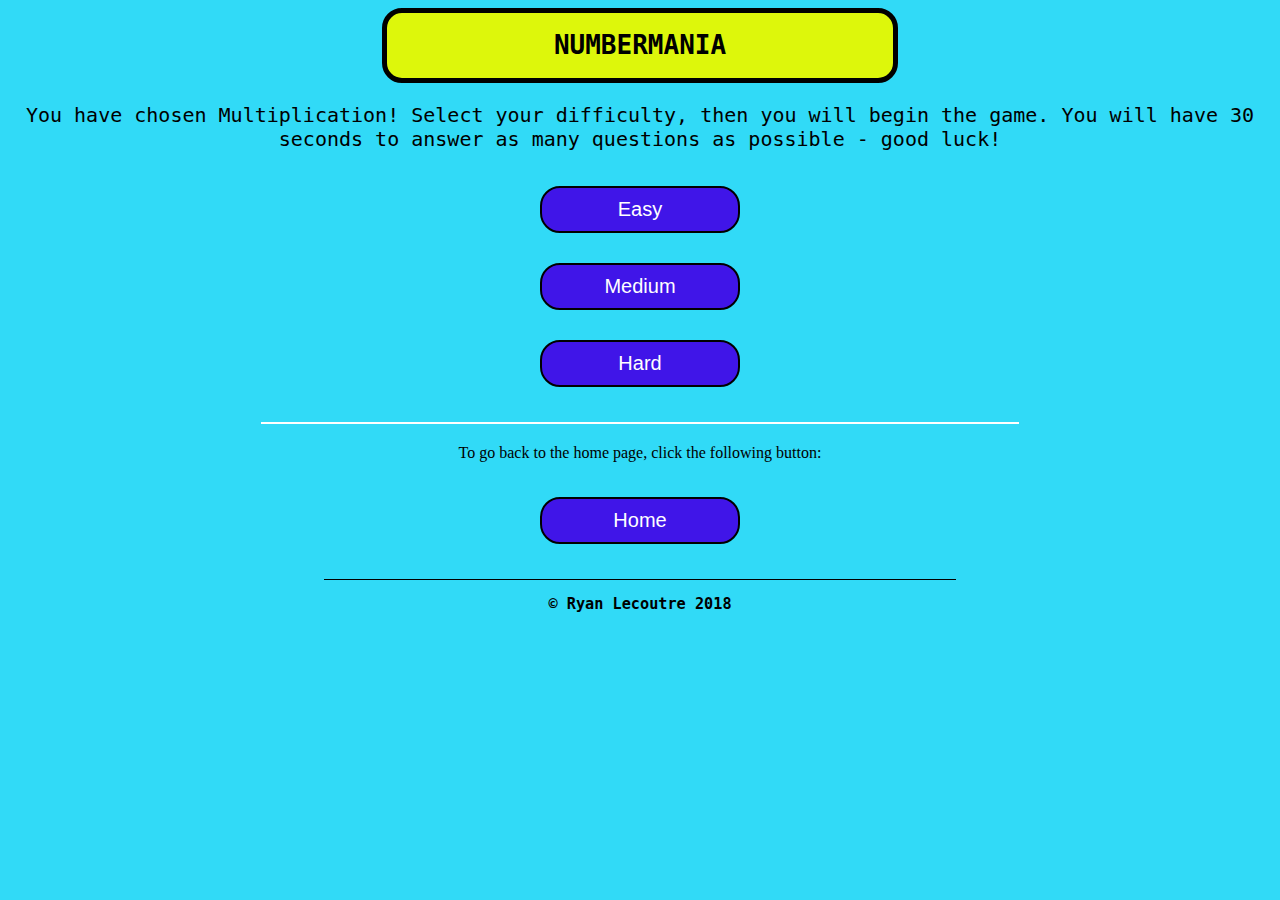
==== html/cards.html @ 80da7bd9 "Completed the title page" ====
<!DOCTYPE html>
<html lang="en">
<head>
  <meta charset="UTF-8">
  <meta name="viewport" content="width=device-width, initial-scale=1.0">
  <meta http-equiv="X-UA-Compatible" content="ie=edge">
  <link rel="shortcut icon" type="image/x-icon" href="../images/favicon.ico" />
  <link rel="stylesheet" href="../main.css">
  <script src="../js/multiplication.js" charset="utf-8"></script>
  <title>Numbermania - Multiplication</title>
</head>
<body>
  <header class="header">
    <h1 class="header-title">NUMBERMANIA</h1>
  </header>

  <div class="container">
    <div class="content">
      <div>
        <p class="intro">
          You have chosen Multiplication! Select your difficulty, then you will begin the game. You will have 30 seconds to answer as many questions as possible - good luck!
        </p>
      </div>
      <div class="buttons">
        <button class="gameType" type="button">Easy</button>
        <button class="gameType" type="button">Medium</button>
        <button class="gameType" type="button">Hard</button>
      </div>
      <p class="homepage2">
        To go back to the home page, click the following button:
      </p>
    </div>
    <div class="homeButton">
      <div class="buttons">
        <a href="../index.html"><button class="gameType" type="button">Home</button></a>
      </div>
    </div>
  </div>

  <footer class="footer">
    <h3 class="footer-title">&copy Ryan Lecoutre 2018</h3>
  </footer>

</body>
</html>
---- main.css ----
body {
  background-color: rgb(49, 218, 247);
}

.header {
  text-align: center;
  border: 5px solid black;
  border-radius: 20px;
  background-color: rgb(221, 247, 11);
  font-family: monospace;
  width: 40%;
  margin: auto;
}

.footer {
  width: 50%;
  margin: auto;
  text-align: center;
  border-top: 1px solid black;
  font-family: monospace;
}

.content, .homeButton {
  text-align: center;
}

.buttons {
  width: 30%;
  font-size: 20px;
  margin: 20px auto;
  font-family: monospace;
}

.gameType {
  background-color: rgb(64, 21, 232);
  border: 2px solid black;
  font-size: 20px;
  padding: 10px;
  width: 200px;
  text-align: center;
  border-radius: 20px;
  margin: 15px 0px;
  color: white;
}

.upperDisplayElementsContainer {
  text-align: center;
  margin-top: 20px;
  margin-bottom: 20px;
  margin: auto;
  display: flex
}

.upperDisplayElements {
  width: 30%;
  background-color: white;
  border: 2px solid black;
  border-radius: 20px;
  padding: 5px;
  margin: auto;
  margin-top: 20px
}

.gameClass {
  background-color: white;
  border: 5px solid black;
  text-align: center;
  margin: auto;
  margin-top: 20px;
  margin-bottom: 10px;
  border-radius: 20px;
}

.answerArea {
  margin: auto;
  height: 1em;
  padding: 0.2em;
  width: 80%;
  text-align: center;
  background-color: rgb(2, 212, 167);
  border: 3px solid black;
}

.answerButtons {
  background-color: rgb(208, 241, 158);
  border: 2px solid black;
  font-size: 20px;
  width: 100px;
  height: 40px;
  text-align: center;
  margin: 5px;
  border-radius: 15px;
}

.deleteButton {
  background-color: red;
  border: 2px solid black;
  font-size: 20px;
  height: 40px;
  width: 210px;
  text-align: center;
  margin: 5px;
  border-radius: 15px;
}

.clearButton {
  background-color: black;
  color: red;
  border: 2px solid black;
  font-size: 20px;
  height: 40px;
  width: 210px;
  text-align: center;
  margin: 5px;
  border-radius: 15px;
}

.gameType:hover, .answerButtons:hover {
  background-color: rgb(218, 57, 232);
  color: black;
}

.deleteButton:hover, .clearButton:hover {
  background-color: rgb(240, 145, 20);
  color: black;
}

.intro {
  font-size: 20px;
  font-family: monospace;
}

.homepage1, .homepage2 {
  border-top: 2px white solid;
  padding-top: 20px;
  width: 60%;
  margin: auto;
}

.highScoreCalcType {
  width: 90%;
  display: flex;
  margin: auto;
  border-top: 3px white solid;
  border-bottom: 3px white solid;
}

.difficultySeparatorLeft {
  border-right: 1px white solid;
}

.difficultySeparatorCentre, .difficultySeparatorLeft, .difficultySeparatorRight {
  width: 30%;
  margin: auto;
}

.difficultySeparatorRight {
  border-left: 1px white solid;
}

.difficultyTitle {
  font-size: 20px;
  text-decoration: underline;
}

.finalScore {
  margin-bottom: 16px;
}

.howToPlay {
  width: 80%;
  margin: auto;
}

.whiteText {
  color: white;
}

::placeholder {
  color: black;
}

input[type=number]::-webkit-inner-spin-button,
input[type=number]::-webkit-outer-spin-button {
  -webkit-appearance: none;
  margin: 0;
}

button:focus {
  outline: 0;
}

.disappear {
  opacity: 0;
}

.disappear.fadeIn {
  opacity: 1;
  transition: opacity 1s;
}

@media screen and (max-width: 500px) {
  .header-title {
    width: 100%;
    font-size: 6vw;
  }
  .intro {
    font-size: 5vw;
  }
  .homepage1, .homepage2 {
    font-size: 4vw;
  }
  .gameType {
    width: 50%;
    font-size: 4vw;
  }
  .footer-title {
    font-size: 5vw;
  }
  .difficultyTitle {
    font-size: 3vw;
  }
  .scoresDisplay {
    font-size: 2vw;
  }
  .gameClass, .gameHeaders {
    width: 90%;
  }
  .answerButtons {
    width: 20%;
    height: 10vw;
    font-size: 4vw;
    padding: 0px;
    margin: 1vw;
  }
  .deleteButton, .clearButton {
    width: 42%;
    height: 10vw;
    font-size: 4vw;
    padding: 0px;
    margin: 1vw;
  }
  .gameType:hover, .answerButtons:hover {
    background-color: rgb(208, 241, 158);
    color: black;
  }
  .deleteButton:hover {
    background-color: red;
    color: black;
  }
  .clearButton:hover {
    background-color: black;
    color: red;
  }
  .gameType:active, .answerButtons:active {
    background-color: rgb(242, 123, 64);
    color: white;
  }
  .deleteButton:active, .clearButton:active {
    background-color: rgb(240, 145, 20);
    color: black;
  }
}
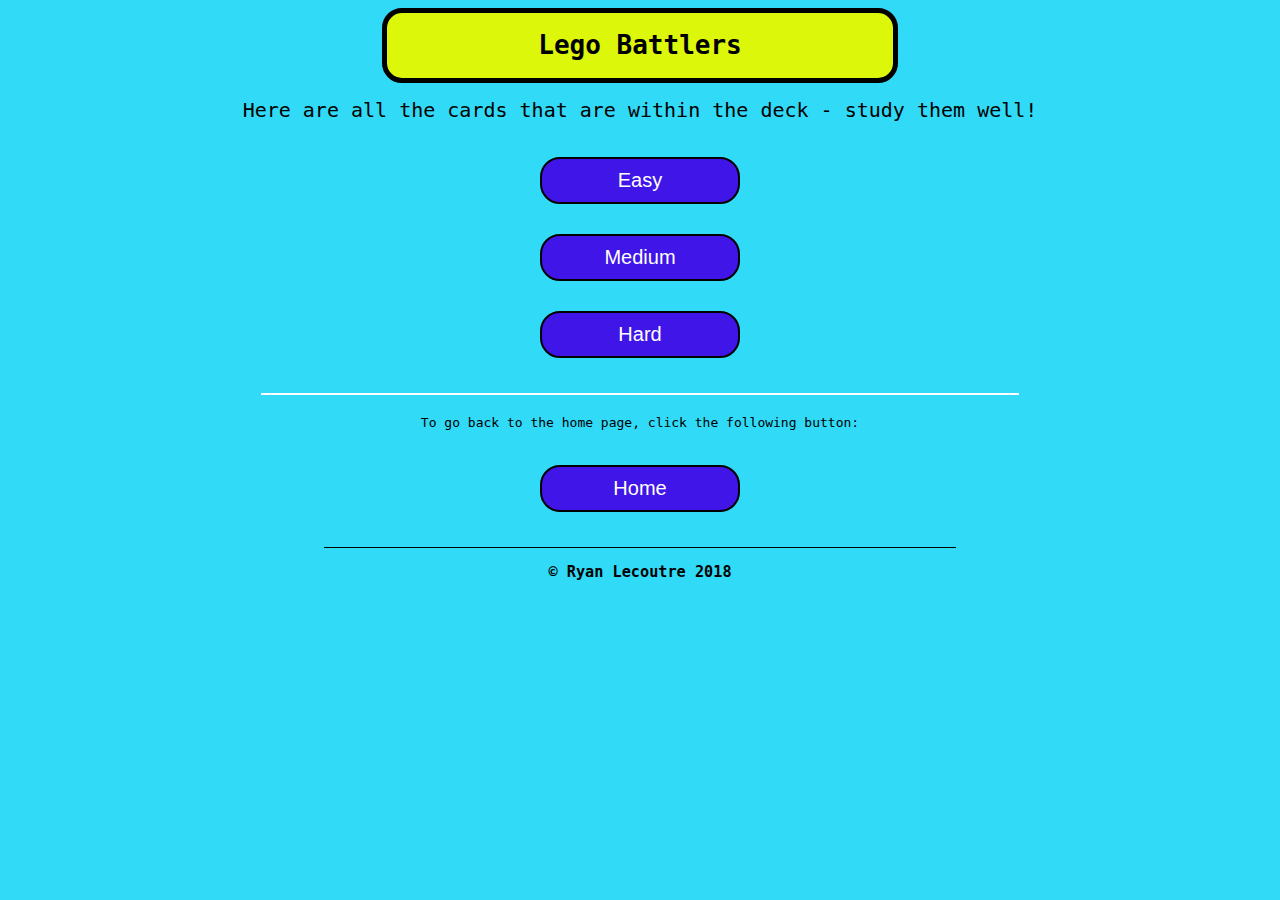
==== commit af42d11c: "Finished the rules page" ====
--- a/html/cards.html
+++ b/html/cards.html
@@ -7,18 +7,18 @@
   <link rel="shortcut icon" type="image/x-icon" href="../images/favicon.ico" />
   <link rel="stylesheet" href="../main.css">
   <script src="../js/multiplication.js" charset="utf-8"></script>
-  <title>Numbermania - Multiplication</title>
+  <title>Lego Battlers - Cards</title>
 </head>
 <body>
   <header class="header">
-    <h1 class="header-title">NUMBERMANIA</h1>
+    <h1 class="header-title">Lego Battlers</h1>
   </header>
 
   <div class="container">
     <div class="content">
       <div>
         <p class="intro">
-          You have chosen Multiplication! Select your difficulty, then you will begin the game. You will have 30 seconds to answer as many questions as possible - good luck!
+          Here are all the cards that are within the deck - study them well!
         </p>
       </div>
       <div class="buttons">
--- a/main.css
+++ b/main.css
@@ -128,6 +128,12 @@
 .intro {
   font-size: 20px;
   font-family: monospace;
+  width: 70%;
+  margin: 15px auto;
+}
+
+.rules {
+  text-align: justify;
 }
 
 .homepage1, .homepage2 {
@@ -135,6 +141,7 @@
   padding-top: 20px;
   width: 60%;
   margin: auto;
+  font-family: monospace;
 }
 
 .highScoreCalcType {
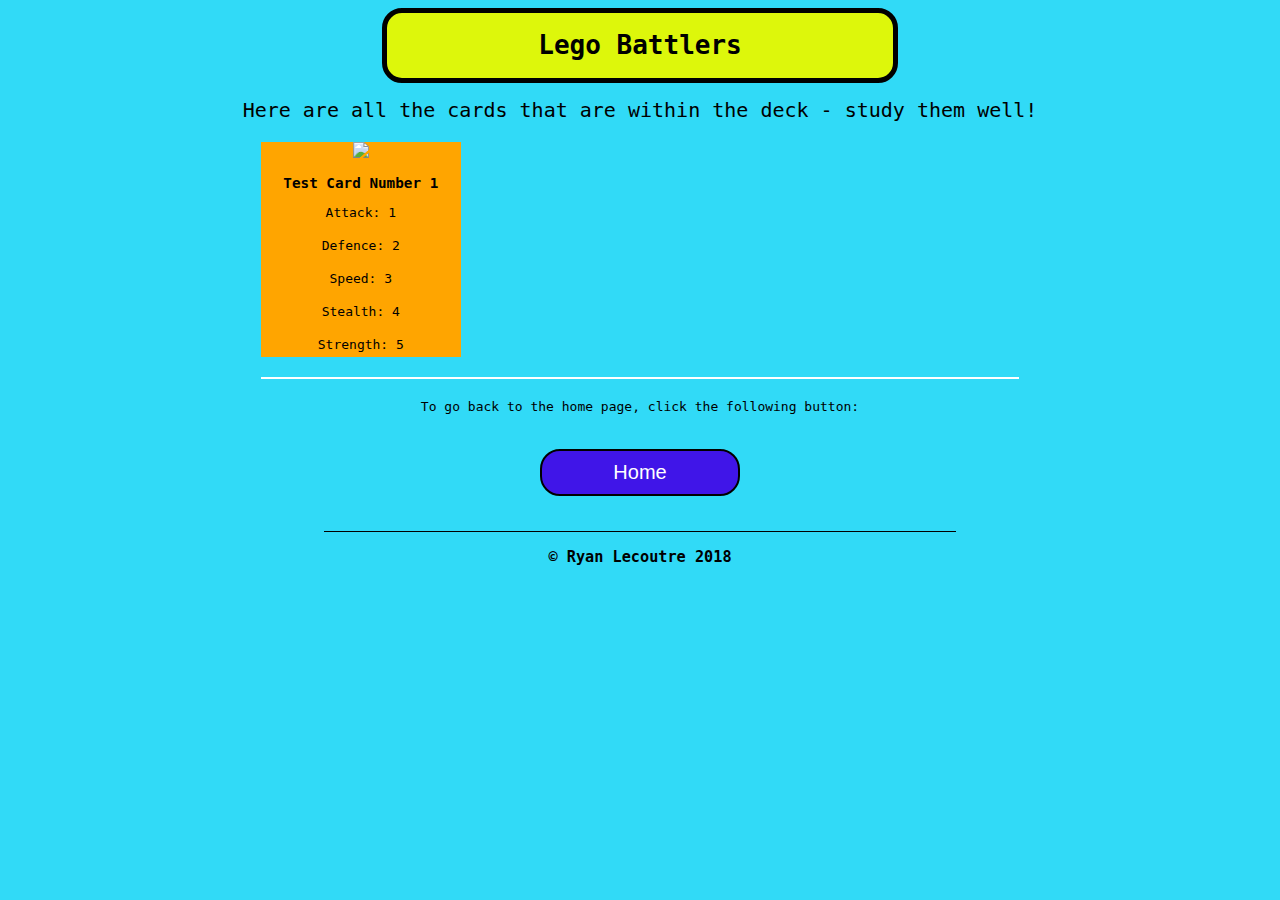
==== commit 9b460738: "Working on the javascript of the cards display page" ====
--- a/html/cards.html
+++ b/html/cards.html
@@ -6,7 +6,7 @@
   <meta http-equiv="X-UA-Compatible" content="ie=edge">
   <link rel="shortcut icon" type="image/x-icon" href="../images/favicon.ico" />
   <link rel="stylesheet" href="../main.css">
-  <script src="../js/multiplication.js" charset="utf-8"></script>
+  <script src="../js/cards.js" charset="utf-8"></script>
   <title>Lego Battlers - Cards</title>
 </head>
 <body>
@@ -20,11 +20,6 @@
         <p class="intro">
           Here are all the cards that are within the deck - study them well!
         </p>
-      </div>
-      <div class="buttons">
-        <button class="gameType" type="button">Easy</button>
-        <button class="gameType" type="button">Medium</button>
-        <button class="gameType" type="button">Hard</button>
       </div>
       <p class="homepage2">
         To go back to the home page, click the following button:
--- a/main.css
+++ b/main.css
@@ -268,3 +268,18 @@
     color: black;
   }
 }
+
+.cardDisplayClass {
+  width: 60%;
+  margin: 20px auto;
+}
+
+.card {
+  background: orange;
+  width: 200px;
+  font-family: monospace;
+}
+
+.stat {
+  padding-bottom: 5px;
+}
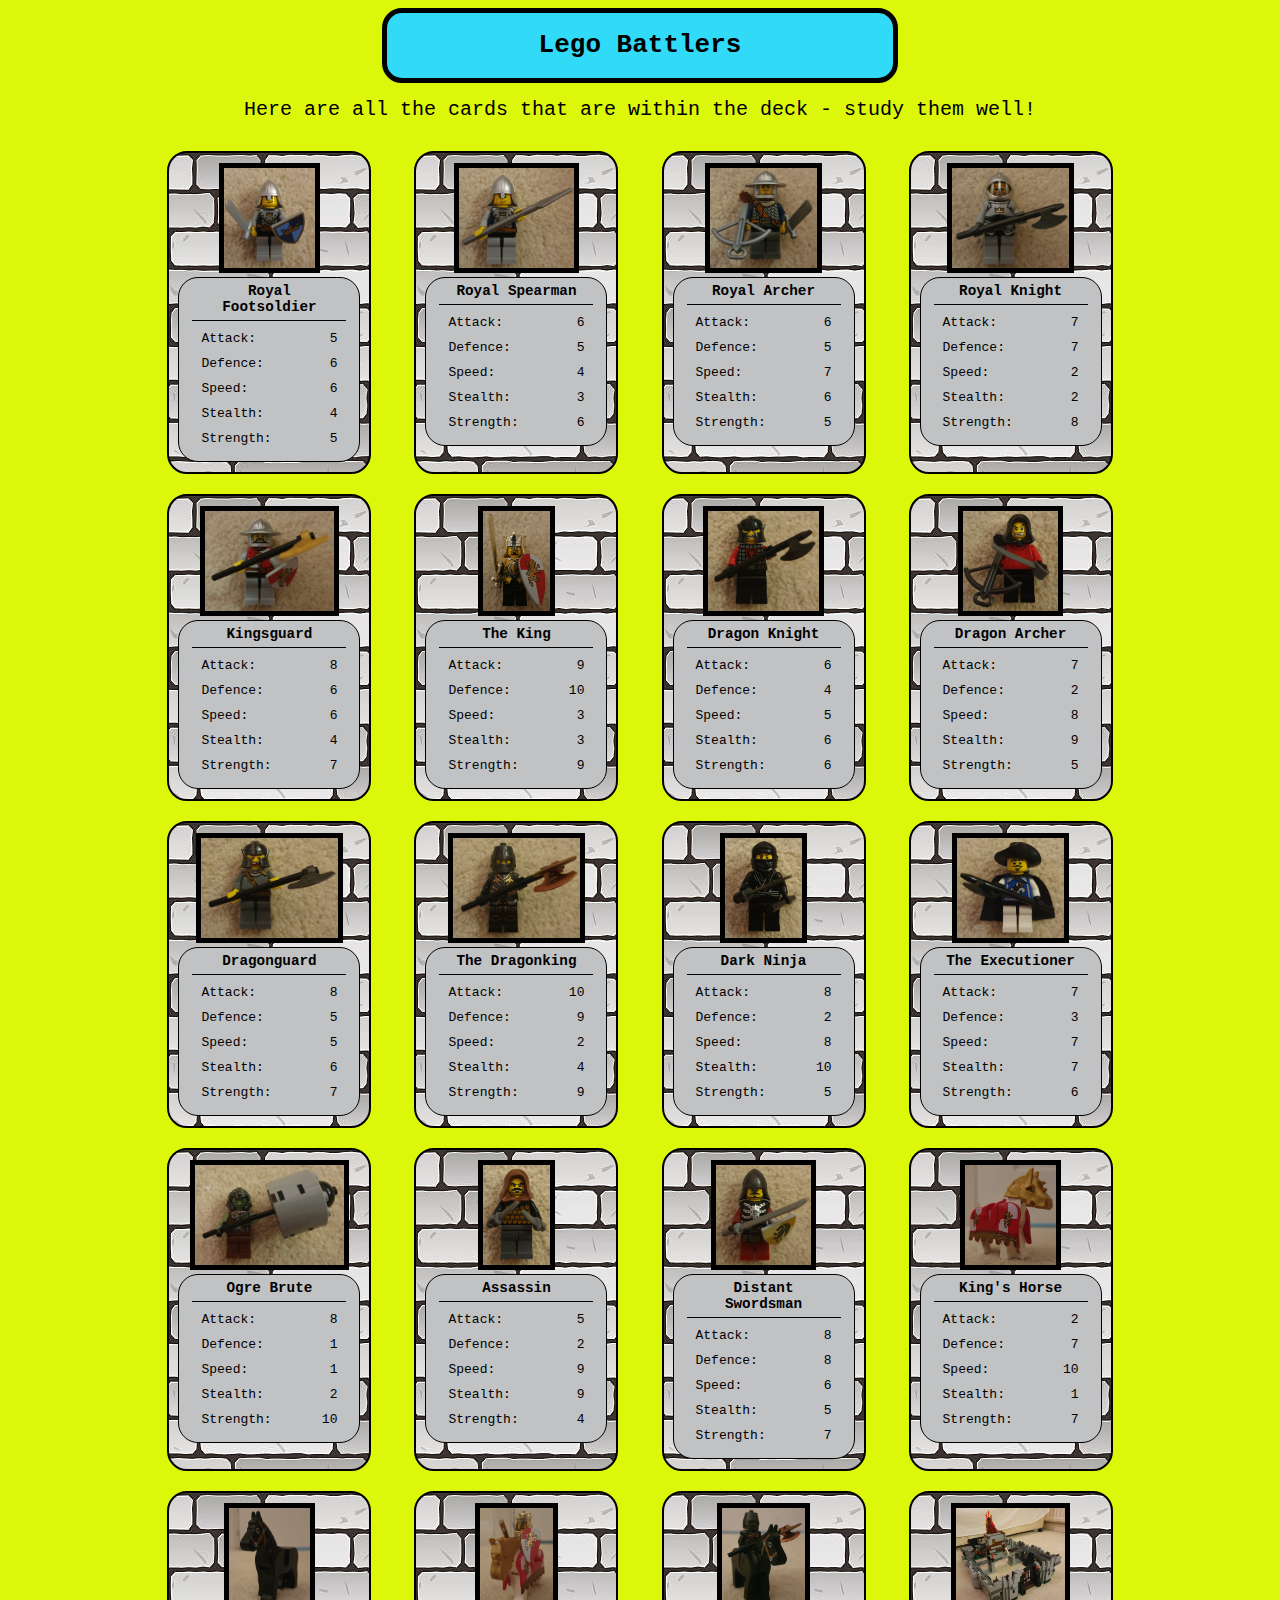
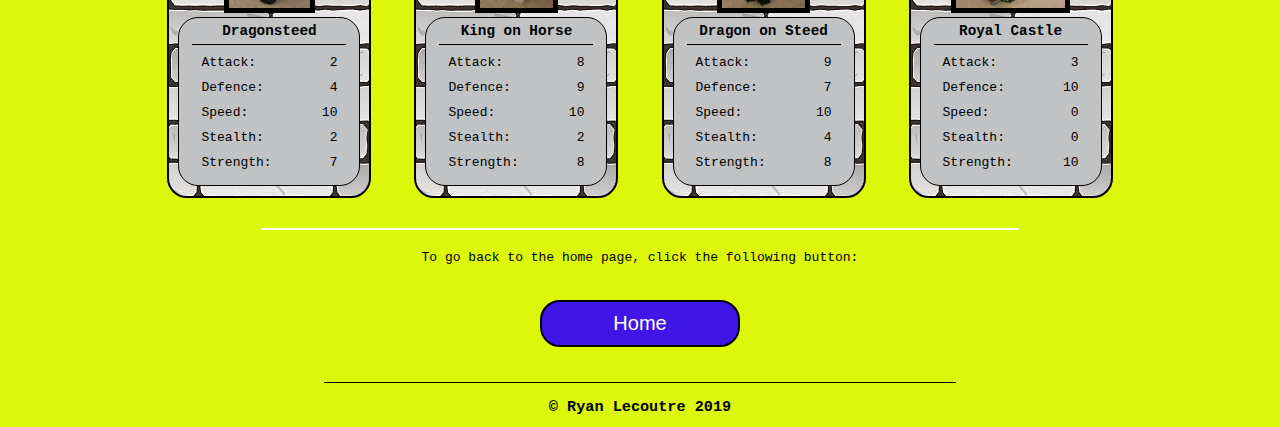
==== commit 75c1f92e: "Improved the card images and some key steps - next aim, to build the game" ====
--- a/html/cards.html
+++ b/html/cards.html
@@ -33,7 +33,7 @@
   </div>
 
   <footer class="footer">
-    <h3 class="footer-title">&copy Ryan Lecoutre 2018</h3>
+    <h3 class="footer-title">&copy Ryan Lecoutre 2019</h3>
   </footer>
 
 </body>
--- a/main.css
+++ b/main.css
@@ -1,12 +1,12 @@
 body {
+  background-color: rgb(221, 247, 11);
+}
+
+.header {
+  text-align: center;
+  border: 5px solid black;
+  border-radius: 20px;
   background-color: rgb(49, 218, 247);
-}
-
-.header {
-  text-align: center;
-  border: 5px solid black;
-  border-radius: 20px;
-  background-color: rgb(221, 247, 11);
   font-family: monospace;
   width: 40%;
   margin: auto;
@@ -269,17 +269,59 @@
   }
 }
 
-.cardDisplayClass {
-  width: 60%;
+.cardDisplay {
+  width: 80%;
   margin: 20px auto;
+  display: flex;
+  flex-wrap: wrap;
+  justify-content: space-evenly;
 }
 
 .card {
-  background: orange;
+  background-image: url('images/istockphoto-541118196-612x612.jpg');
   width: 200px;
   font-family: monospace;
+  border-radius: 20px;
+  padding: 10px 0px;
+  margin: 10px;
+  border: 2px solid black;
+}
+
+.image {
+  height: 100px;
+  border: 5px solid black;
+}
+
+.textArea {
+  background: rgb(193, 194, 196);
+  width: 90%;
+  margin: auto;
+  border-radius: 20px;
+  border: 1px solid black;
+  padding-bottom: 10px;
+}
+
+.cardName {
+  font-weight: bold;
+  padding: 5px;
+  width: 80%;
+  margin: auto;
+  margin-bottom: 5px;
+  border-bottom: 1px solid black;
 }
 
 .stat {
-  padding-bottom: 5px;
-}
+  width: 40%;
+  display: inline-block;
+  text-align: justify;
+  padding: 5px;
+  margin: 0px;
+}
+
+.statValue {
+  width: 30%;
+  display: inline-block;
+  text-align: right;
+  padding: 5px;
+  margin: 0px;
+}
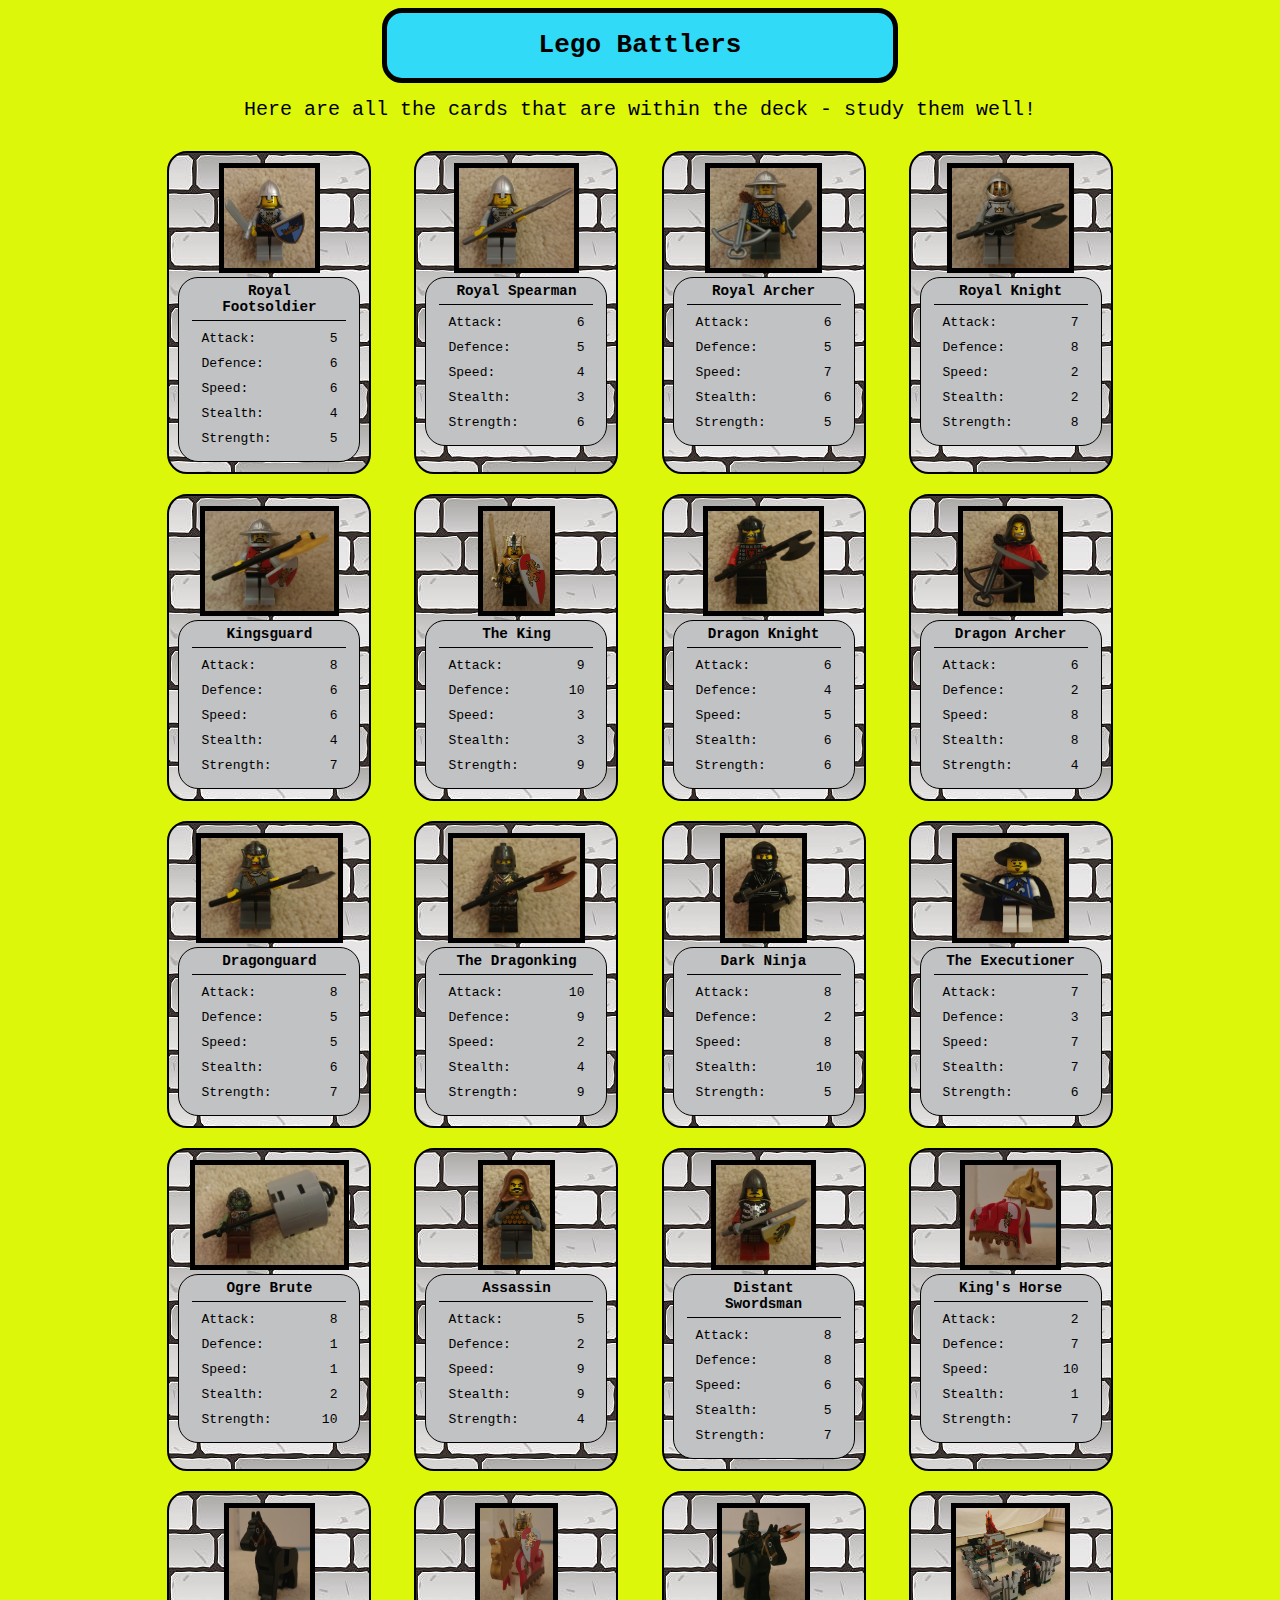
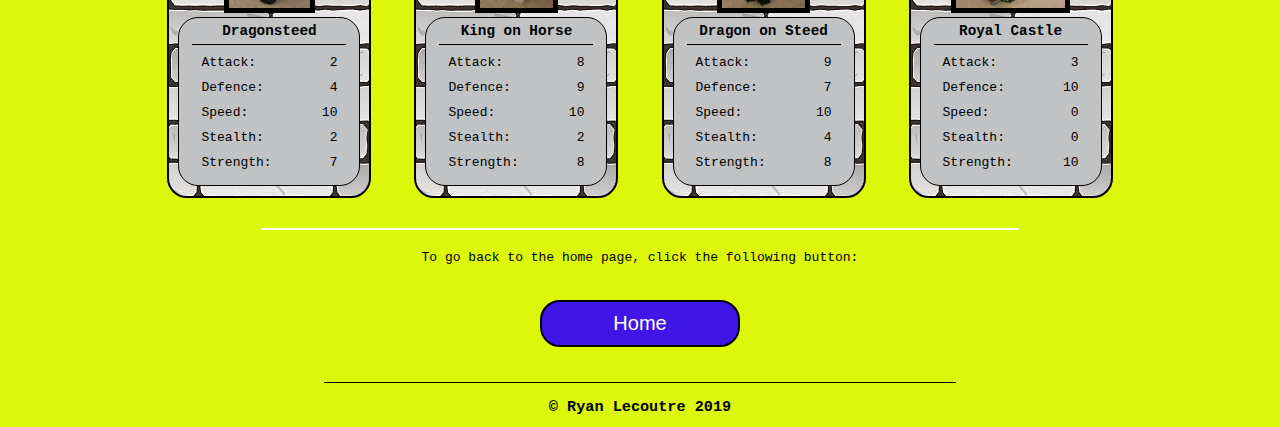
==== commit ff7f065c: "Begun work on the game functionality, completed a coin flip start and shuffling display" ====
--- a/html/cards.html
+++ b/html/cards.html
@@ -21,7 +21,7 @@
           Here are all the cards that are within the deck - study them well!
         </p>
       </div>
-      <p class="homepage2">
+      <p class="homepage">
         To go back to the home page, click the following button:
       </p>
     </div>
--- a/main.css
+++ b/main.css
@@ -25,6 +25,13 @@
 }
 
 .buttons {
+  width: 50%;
+  font-size: 20px;
+  margin: 20px auto;
+  font-family: monospace;
+}
+
+.homePageButtons {
   width: 30%;
   font-size: 20px;
   margin: 20px auto;
@@ -41,6 +48,10 @@
   border-radius: 20px;
   margin: 15px 0px;
   color: white;
+}
+
+.resetScores {
+  background-color: red;
 }
 
 .upperDisplayElementsContainer {
@@ -136,7 +147,7 @@
   text-align: justify;
 }
 
-.homepage1, .homepage2 {
+.homepage {
   border-top: 2px white solid;
   padding-top: 20px;
   width: 60%;
@@ -175,12 +186,8 @@
 }
 
 .howToPlay {
-  width: 80%;
-  margin: auto;
-}
-
-.whiteText {
-  color: white;
+  width: 100%;
+  margin: auto;
 }
 
 ::placeholder {
@@ -197,13 +204,10 @@
   outline: 0;
 }
 
-.disappear {
-  opacity: 0;
-}
-
-.disappear.fadeIn {
-  opacity: 1;
-  transition: opacity 1s;
+@media screen and (max-width: 700px) {
+  .homePageButtons {
+    width: 50%;
+  }
 }
 
 @media screen and (max-width: 500px) {
@@ -214,7 +218,7 @@
   .intro {
     font-size: 5vw;
   }
-  .homepage1, .homepage2 {
+  .homepage {
     font-size: 4vw;
   }
   .gameType {
@@ -325,3 +329,146 @@
   padding: 5px;
   margin: 0px;
 }
+
+.gameDisplay {
+  background: blue;
+  width: 90%;
+  height: 400px;
+  margin: 20px auto;
+  border: 3px solid black;
+  border-radius: 20px;
+  display: flex;
+  flex-wrap: wrap;
+  align-items: center;
+  justify-content: center;
+}
+
+.beginButton {
+  background-color: yellow;
+  border: 2px solid black;
+  font-size: 20px;
+  padding: 10px;
+  width: 200px;
+  text-align: center;
+  border-radius: 20px;
+  margin: 15px 0px;
+  color: black;
+}
+
+.beginButton:hover {
+  background-color: lime;
+  color: black;
+}
+
+.beginButtonWithoutHover {
+  background-color: yellow;
+  border: 2px solid black;
+  font-size: 20px;
+  padding: 10px;
+  width: 200px;
+  text-align: center;
+  border-radius: 20px;
+  margin: 15px 0px;
+  color: black;
+}
+
+.buttonFadeOut {
+  opacity: 0;
+  transition: opacity 1s;
+}
+
+.gameText {
+  font-size: 30px;
+  font-family: monospace;
+  font-weight: bold;
+  color: yellow;
+  width: 100%;
+}
+
+.hidden {
+  opacity: 0;
+}
+
+.fadeIn {
+  opacity: 1;
+  transition: opacity 1s;
+}
+
+.fadeOut {
+  opacity: 0;
+  transition: opacity 1s;
+}
+
+.coin {
+  border: 1px solid black;
+  background: gold;
+  border-radius: 50%;
+  width: 100px;
+  height: 100px;
+  display: block;
+  display: flex;
+  align-items: center;
+  justify-content: center;
+  font-family: monospace;
+}
+
+.coin:hover {
+  color: black;
+  transform: scale(1.2, 1.2);
+}
+
+
+.flippedCoin {
+  border: 1px solid black;
+  background: gold;
+  border-radius: 50%;
+  width: 100px;
+  height: 100px;
+  transform: scale(1.2, 1.2);
+  display: block;
+  display: flex;
+  align-items: center;
+  justify-content: center;
+  font-family: monospace;
+}
+
+.flippedCoin:hover {
+  color: black;
+}
+
+.inactiveCoin {
+  border: 1px solid black;
+  background: gold;
+  border-radius: 50%;
+  width: 100px;
+  height: 100px;
+  display: block;
+  display: flex;
+  align-items: center;
+  justify-content: center;
+  font-family: monospace;
+}
+
+.inactiveCoin:hover {
+  color: black;
+}
+
+.playerArea {
+  background: red;
+  width: 40%;
+  height: 100%;
+  border-radius: 20px 0px 0px 20px;
+}
+
+.centralArea {
+  background: yellow;
+  width: 20%;
+  height: 100%;
+}
+
+.computerArea {
+  background: green;
+  width: 40%;
+  height: 100%;
+  border-radius: 0px 20px 20px 0px;
+}
